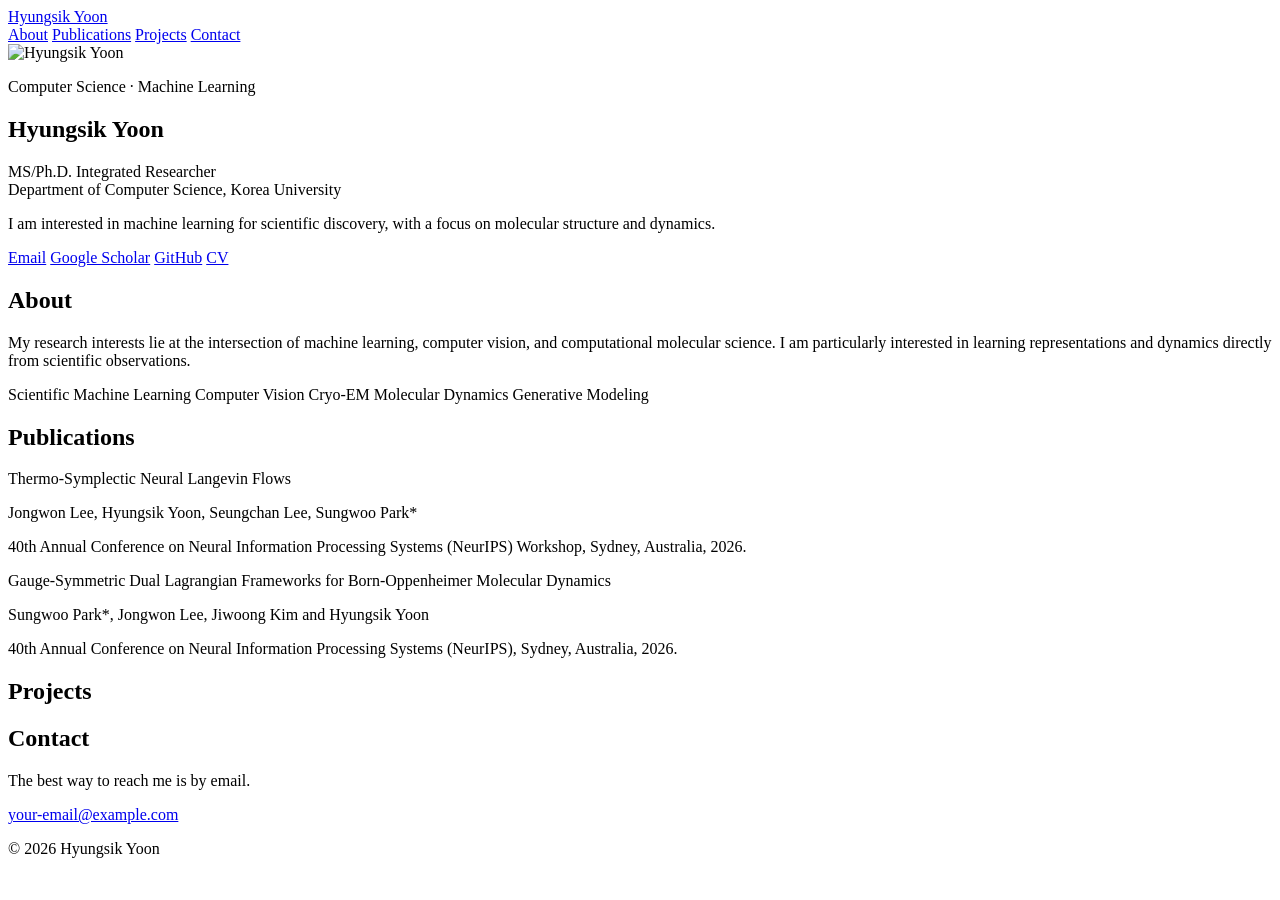
==== index.html @ 2094d020 "Add NeurIPS 2026 publications" ====
<!DOCTYPE html>
<html lang="en">
<head>
  <meta charset="UTF-8" />
  <meta name="viewport" content="width=device-width, initial-scale=1.0" />

  <title>Hyungsik Yoon</title>
  <meta
    name="description"
    content="Personal academic homepage of Hyungsik Yoon."
  />

  <link rel="stylesheet" href="./style.css?v=2" />
</head>

<body>
  <header class="site-header">
    <div class="container nav-wrap">
      <a class="site-name" href="#top">Hyungsik Yoon</a>

      <nav class="nav">
        <a href="#about">About</a>
        <a href="#publications">Publications</a>
        <a href="#projects">Projects</a>
        <a href="#contact">Contact</a>
      </nav>
    </div>
  </header>

  <main id="top">
    <section class="hero container">
      <img
        class="profile-photo"
        src="profile.jpg"
        alt="Hyungsik Yoon"
      />

      <div class="hero-text">
        <p class="eyebrow">Computer Science · Machine Learning</p>

        <h1>Hyungsik Yoon</h1>

        <p class="affiliation">
           MS/Ph.D. Integrated Researcher<br />
          Department of Computer Science, <span class="placeholder">Korea University</span>
        </p>

        <p class="intro">
          I am interested in machine learning for scientific discovery,
          with a focus on molecular structure and dynamics.
        </p>

        <div class="links">
          <!-- Replace the placeholders below with your actual links. -->
          <a href="mailto:yhs915@korea.ac.kr">Email</a>
          <a href="#" target="_blank" rel="noopener noreferrer">Google Scholar</a>
          <a href="https://github.com/yoonhyungsik" target="_blank" rel="noopener noreferrer">GitHub</a>
          <a href="#" target="_blank" rel="noopener noreferrer">CV</a>
        </div>
      </div>
    </section>

    <section id="about" class="section container">
      <h2>About</h2>

      <div class="section-content">
        <p>
          My research interests lie at the intersection of machine learning,
          computer vision, and computational molecular science. I am particularly
          interested in learning representations and dynamics directly from
          scientific observations.
        </p>

        <div class="interest-list">
          <span>Scientific Machine Learning</span>
          <span>Computer Vision</span>
          <span>Cryo-EM</span>
          <span>Molecular Dynamics</span>
          <span>Generative Modeling</span>
        </div>
      </div>
    </section>

    <section id="publications" class="section container">
      <h2>Publications</h2>

      <div class="section-content">
        <article class="publication">
          <p class="pub-title">Thermo-Symplectic Neural Langevin Flows</p>
          <p>Jongwon Lee, Hyungsik Yoon, Seungchan Lee, Sungwoo Park*</p>
          <p class="pub-venue">
            40th Annual Conference on Neural Information Processing Systems (NeurIPS) Workshop, Sydney, Australia, 2026.
          </p>
        </article>

        <article class="publication">
          <p class="pub-title">Gauge-Symmetric Dual Lagrangian Frameworks for Born-Oppenheimer Molecular Dynamics</p>
          <p>Sungwoo Park*, Jongwon Lee, Jiwoong Kim and Hyungsik Yoon</p>
          <p class="pub-venue">
            40th Annual Conference on Neural Information Processing Systems (NeurIPS), Sydney, Australia, 2026.
          </p>
        </article>
      </div>
    </section>

    <section id="projects" class="section container">
      <h2>Projects</h2>

      <div class="section-content empty-section">
        <!--
        Add project entries here later.

        Example:

        <article class="project">
          <p class="project-title">Project Name</p>
          <p>
            One or two sentences describing the project.
          </p>
          <p class="project-links">
            <a href="#">Project Page</a>
            <a href="#">Code</a>
          </p>
        </article>
        -->
      </div>
    </section>

    <section id="contact" class="section container">
      <h2>Contact</h2>

      <div class="section-content contact">
        <p>
          The best way to reach me is by email.
        </p>

        <p>
          <a href="mailto:your-email@example.com">your-email@example.com</a>
        </p>
      </div>
    </section>
  </main>

  <footer class="footer container">
    <p>© 2026 Hyungsik Yoon</p>
  </footer>
</body>
</html>
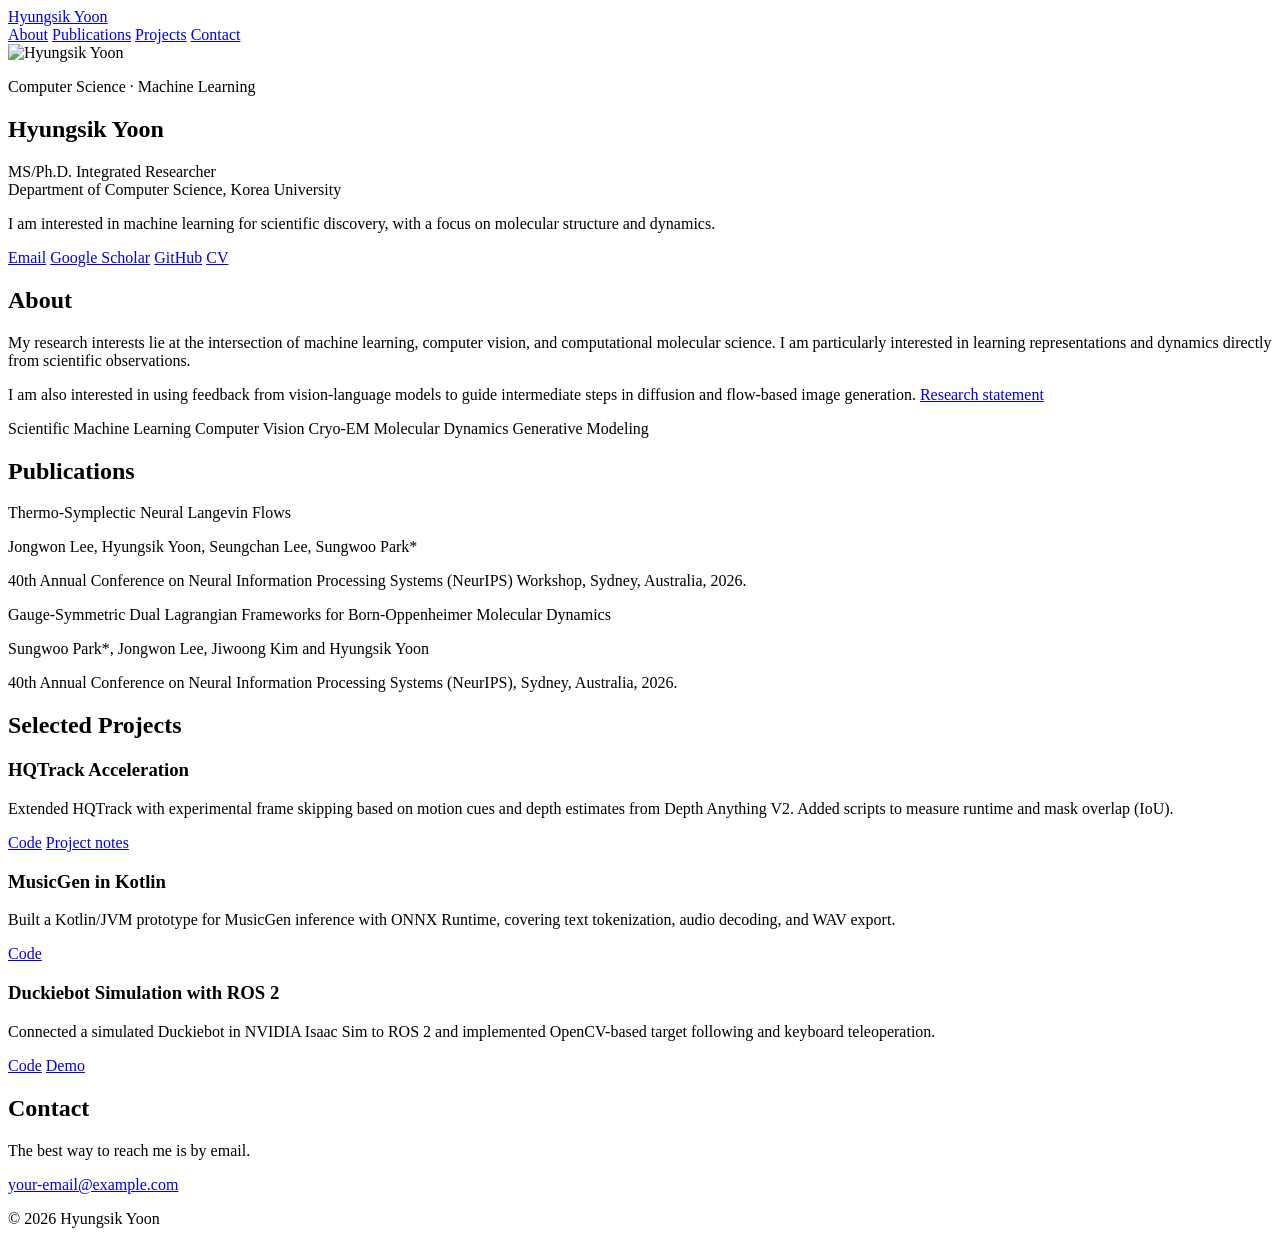
==== commit e23be7df: "Add selected projects section to index.html Added a new section for selected projects with descripti" ====
--- a/index.html
+++ b/index.html
@@ -71,6 +71,12 @@
           scientific observations.
         </p>
 
+        <p>
+          I am also interested in using feedback from vision-language models to
+          guide intermediate steps in diffusion and flow-based image generation.
+          <a href="https://github.com/yoonhyungsik/research_overview.md/blob/main/research_overview.md">Research statement</a>
+        </p>
+
         <div class="interest-list">
           <span>Scientific Machine Learning</span>
           <span>Computer Vision</span>
@@ -104,25 +110,44 @@
     </section>
 
     <section id="projects" class="section container">
-      <h2>Projects</h2>
+      <h2>Selected Projects</h2>
 
-      <div class="section-content empty-section">
-        <!--
-        Add project entries here later.
-
-        Example:
+      <div class="section-content">
+        <article class="project">
+          <h3 class="project-title">HQTrack Acceleration</h3>
+          <p>
+            Extended HQTrack with experimental frame skipping based on motion cues
+            and depth estimates from Depth Anything V2. Added scripts to measure
+            runtime and mask overlap (IoU).
+          </p>
+          <p class="project-links">
+            <a href="https://github.com/yoonhyungsik/HQTrack_acceleration/tree/main/demo">Code</a>
+            <a href="https://github.com/yoonhyungsik/HQTrack_acceleration/blob/main/readme.md">Project notes</a>
+          </p>
+        </article>
 
         <article class="project">
-          <p class="project-title">Project Name</p>
+          <h3 class="project-title">MusicGen in Kotlin</h3>
           <p>
-            One or two sentences describing the project.
+            Built a Kotlin/JVM prototype for MusicGen inference with ONNX Runtime,
+            covering text tokenization, audio decoding, and WAV export.
           </p>
           <p class="project-links">
-            <a href="#">Project Page</a>
-            <a href="#">Code</a>
+            <a href="https://github.com/yoonhyungsik/musicgen-kotlin">Code</a>
           </p>
         </article>
-        -->
+
+        <article class="project">
+          <h3 class="project-title">Duckiebot Simulation with ROS 2</h3>
+          <p>
+            Connected a simulated Duckiebot in NVIDIA Isaac Sim to ROS 2 and
+            implemented OpenCV-based target following and keyboard teleoperation.
+          </p>
+          <p class="project-links">
+            <a href="https://github.com/yoonhyungsik/isaac-sim">Code</a>
+            <a href="https://www.youtube.com/watch?v=W6TCE6UrPcc">Demo</a>
+          </p>
+        </article>
       </div>
     </section>
 
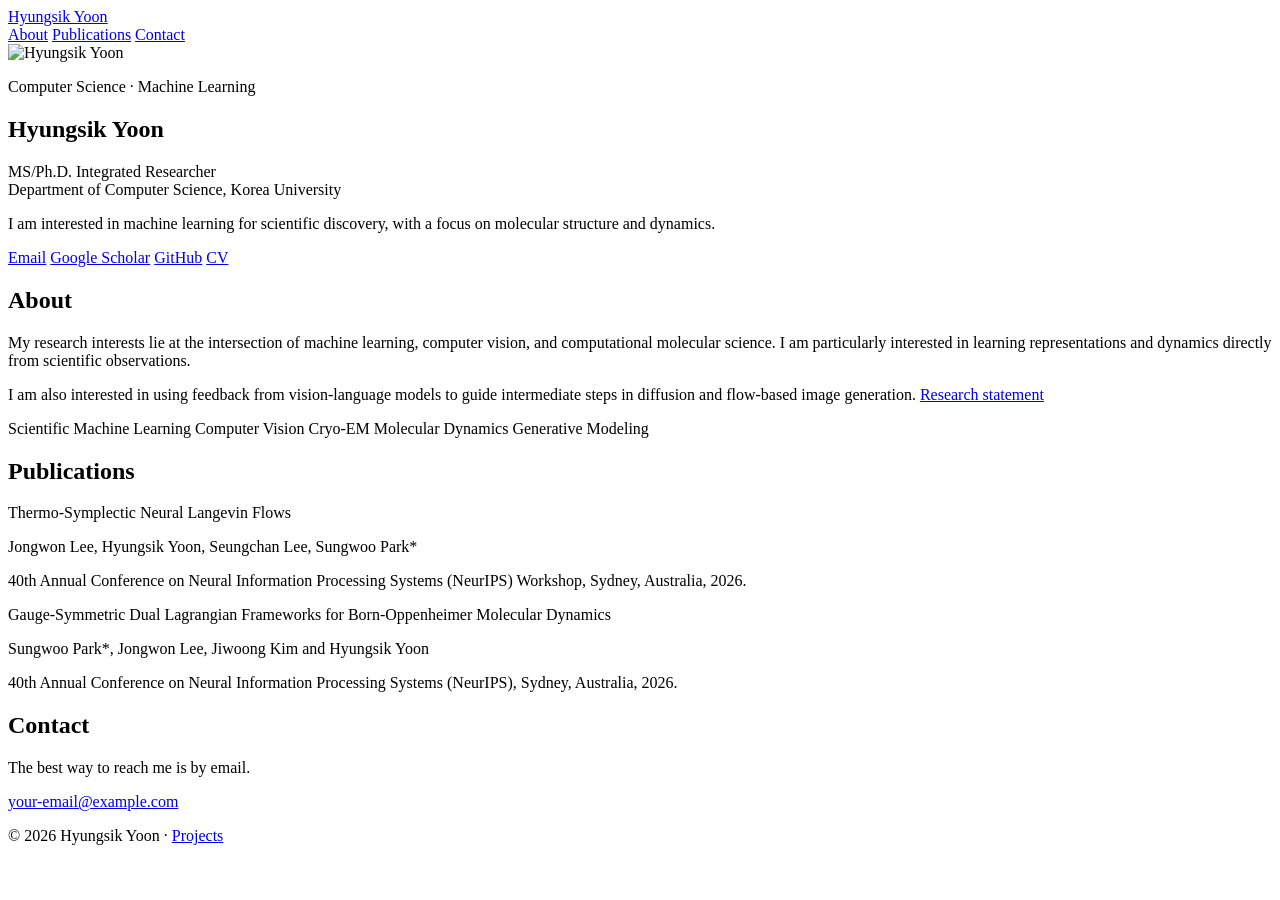
==== commit e5f1f15b: "Keep projects off the homepage Removed the projects section and updated footer to include a link to " ====
--- a/index.html
+++ b/index.html
@@ -21,7 +21,6 @@
       <nav class="nav">
         <a href="#about">About</a>
         <a href="#publications">Publications</a>
-        <a href="#projects">Projects</a>
         <a href="#contact">Contact</a>
       </nav>
     </div>
@@ -109,48 +108,6 @@
       </div>
     </section>
 
-    <section id="projects" class="section container">
-      <h2>Selected Projects</h2>
-
-      <div class="section-content">
-        <article class="project">
-          <h3 class="project-title">HQTrack Acceleration</h3>
-          <p>
-            Extended HQTrack with experimental frame skipping based on motion cues
-            and depth estimates from Depth Anything V2. Added scripts to measure
-            runtime and mask overlap (IoU).
-          </p>
-          <p class="project-links">
-            <a href="https://github.com/yoonhyungsik/HQTrack_acceleration/tree/main/demo">Code</a>
-            <a href="https://github.com/yoonhyungsik/HQTrack_acceleration/blob/main/readme.md">Project notes</a>
-          </p>
-        </article>
-
-        <article class="project">
-          <h3 class="project-title">MusicGen in Kotlin</h3>
-          <p>
-            Built a Kotlin/JVM prototype for MusicGen inference with ONNX Runtime,
-            covering text tokenization, audio decoding, and WAV export.
-          </p>
-          <p class="project-links">
-            <a href="https://github.com/yoonhyungsik/musicgen-kotlin">Code</a>
-          </p>
-        </article>
-
-        <article class="project">
-          <h3 class="project-title">Duckiebot Simulation with ROS 2</h3>
-          <p>
-            Connected a simulated Duckiebot in NVIDIA Isaac Sim to ROS 2 and
-            implemented OpenCV-based target following and keyboard teleoperation.
-          </p>
-          <p class="project-links">
-            <a href="https://github.com/yoonhyungsik/isaac-sim">Code</a>
-            <a href="https://www.youtube.com/watch?v=W6TCE6UrPcc">Demo</a>
-          </p>
-        </article>
-      </div>
-    </section>
-
     <section id="contact" class="section container">
       <h2>Contact</h2>
 
@@ -167,7 +124,11 @@
   </main>
 
   <footer class="footer container">
-    <p>© 2026 Hyungsik Yoon</p>
+    <p>
+      © 2026 Hyungsik Yoon
+      <span aria-hidden="true">·</span>
+      <a id="projects" href="./projects/">Projects</a>
+    </p>
   </footer>
 </body>
 </html>
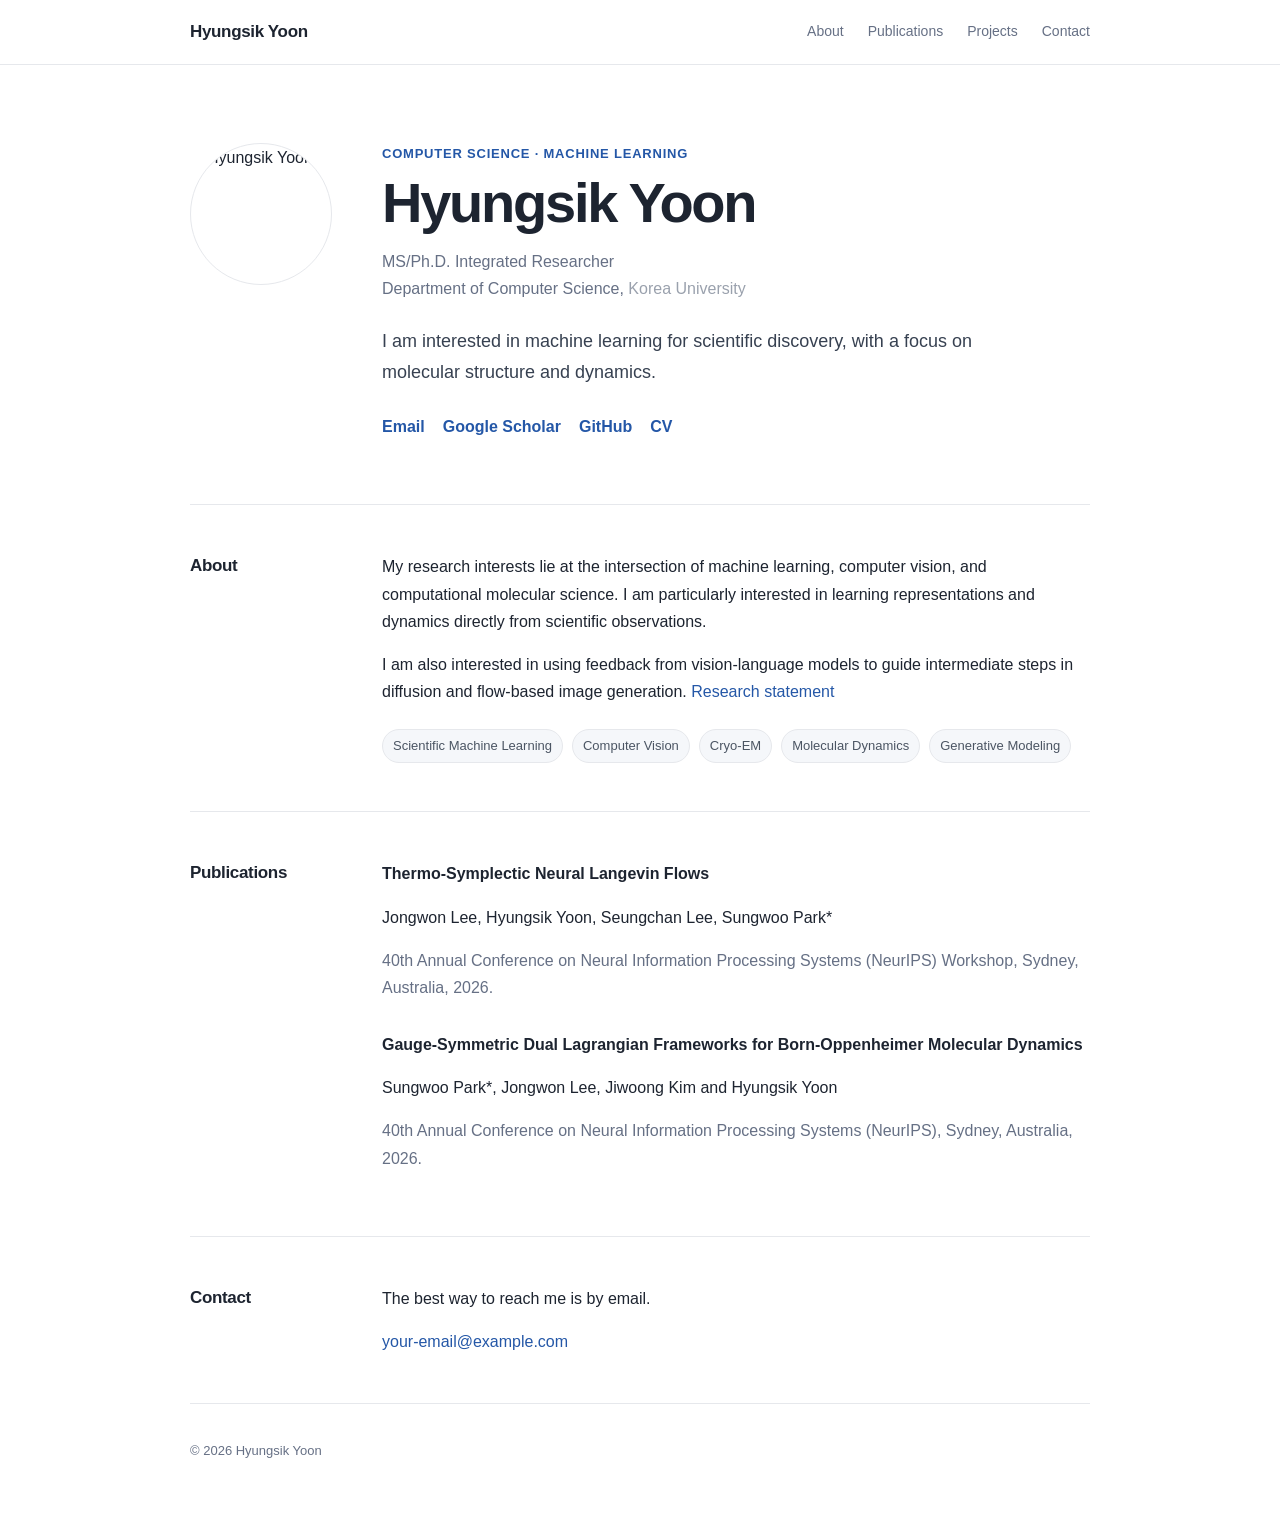
==== commit 2a4f751d: "Place Projects beside Publications in the site menu Updated stylesheet version and modified footer c" ====
--- a/index.html
+++ b/index.html
@@ -10,7 +10,7 @@
     content="Personal academic homepage of Hyungsik Yoon."
   />
 
-  <link rel="stylesheet" href="./style.css?v=2" />
+  <link rel="stylesheet" href="./style.css?v=3" />
 </head>
 
 <body>
@@ -21,6 +21,7 @@
       <nav class="nav">
         <a href="#about">About</a>
         <a href="#publications">Publications</a>
+        <a id="projects" href="./projects/">Projects</a>
         <a href="#contact">Contact</a>
       </nav>
     </div>
@@ -124,11 +125,7 @@
   </main>
 
   <footer class="footer container">
-    <p>
-      © 2026 Hyungsik Yoon
-      <span aria-hidden="true">·</span>
-      <a id="projects" href="./projects/">Projects</a>
-    </p>
+    <p>© 2026 Hyungsik Yoon</p>
   </footer>
 </body>
 </html>
--- a/style.css
+++ b/style.css
@@ -0,0 +1,269 @@
+:root {
+  --bg: #ffffff;
+  --text: #1d2430;
+  --muted: #667085;
+  --line: #e6e8ec;
+  --accent: #2457a7;
+  --soft: #f5f7fa;
+  --max-width: 900px;
+}
+
+* {
+  box-sizing: border-box;
+}
+
+html {
+  scroll-behavior: smooth;
+  scroll-padding-top: 72px;
+}
+
+body {
+  margin: 0;
+  background: var(--bg);
+  color: var(--text);
+  font-family:
+    Inter,
+    ui-sans-serif,
+    -apple-system,
+    BlinkMacSystemFont,
+    "Segoe UI",
+    Roboto,
+    Helvetica,
+    Arial,
+    sans-serif;
+  font-size: 16px;
+  line-height: 1.7;
+}
+
+a {
+  color: var(--accent);
+  text-decoration: none;
+}
+
+a:hover {
+  text-decoration: underline;
+}
+
+.container {
+  width: min(var(--max-width), calc(100% - 40px));
+  margin: 0 auto;
+}
+
+.site-header {
+  position: sticky;
+  top: 0;
+  z-index: 20;
+  background: rgba(255, 255, 255, 0.94);
+  border-bottom: 1px solid var(--line);
+  backdrop-filter: blur(8px);
+}
+
+.nav-wrap {
+  min-height: 64px;
+  display: flex;
+  align-items: center;
+  justify-content: space-between;
+  gap: 24px;
+}
+
+.site-name {
+  color: var(--text);
+  font-size: 17px;
+  font-weight: 700;
+  letter-spacing: -0.02em;
+}
+
+.site-name:hover {
+  text-decoration: none;
+}
+
+.nav {
+  display: flex;
+  gap: 24px;
+  font-size: 14px;
+}
+
+.nav a {
+  color: var(--muted);
+}
+
+.nav a:hover {
+  color: var(--text);
+  text-decoration: none;
+}
+
+.hero {
+  display: grid;
+  grid-template-columns: 150px 1fr;
+  gap: 42px;
+  align-items: start;
+  padding-top: 78px;
+  padding-bottom: 64px;
+}
+
+.profile-photo {
+  width: 142px;
+  height: 142px;
+  object-fit: cover;
+  border-radius: 50%;
+  border: 1px solid var(--line);
+}
+
+.eyebrow {
+  margin: 0 0 8px;
+  color: var(--accent);
+  font-size: 13px;
+  font-weight: 700;
+  letter-spacing: 0.06em;
+  text-transform: uppercase;
+}
+
+h1 {
+  margin: 0;
+  font-size: clamp(38px, 6vw, 56px);
+  line-height: 1.08;
+  letter-spacing: -0.04em;
+}
+
+.affiliation {
+  margin: 14px 0 0;
+  color: var(--muted);
+}
+
+.placeholder {
+  color: #9aa1ad;
+}
+
+.intro {
+  max-width: 650px;
+  margin: 24px 0 0;
+  font-size: 18px;
+  color: #374151;
+}
+
+.links {
+  display: flex;
+  flex-wrap: wrap;
+  gap: 18px;
+  margin-top: 26px;
+  font-weight: 600;
+}
+
+.section {
+  display: grid;
+  grid-template-columns: 150px 1fr;
+  gap: 42px;
+  padding: 48px 0;
+  border-top: 1px solid var(--line);
+}
+
+.section h2 {
+  margin: 0;
+  font-size: 17px;
+  line-height: 1.5;
+  letter-spacing: -0.02em;
+}
+
+.section-content > :first-child {
+  margin-top: 0;
+}
+
+.section-content > :last-child {
+  margin-bottom: 0;
+}
+
+.interest-list {
+  display: flex;
+  flex-wrap: wrap;
+  gap: 9px;
+  margin-top: 24px;
+}
+
+.interest-list span {
+  padding: 5px 10px;
+  border: 1px solid var(--line);
+  border-radius: 999px;
+  background: var(--soft);
+  color: #4b5563;
+  font-size: 13px;
+}
+
+.empty-section {
+  min-height: 34px;
+}
+
+.publication,
+.project {
+  margin-bottom: 30px;
+}
+
+.pub-title,
+.project-title {
+  margin: 0 0 4px;
+  font-weight: 700;
+}
+
+.pub-venue {
+  color: var(--muted);
+}
+
+.pub-links,
+.project-links {
+  display: flex;
+  gap: 14px;
+}
+
+.contact p {
+  margin-bottom: 5px;
+}
+
+.footer {
+  padding: 36px 0 54px;
+  border-top: 1px solid var(--line);
+  color: var(--muted);
+  font-size: 13px;
+}
+
+.footer p {
+  margin: 0;
+}
+
+@media (max-width: 720px) {
+  html {
+    scroll-padding-top: 104px;
+  }
+
+  .nav-wrap {
+    flex-direction: column;
+    align-items: flex-start;
+    justify-content: center;
+    gap: 8px;
+    padding: 10px 0;
+  }
+
+  .nav {
+    flex-wrap: wrap;
+    gap: 4px 16px;
+  }
+
+  .hero {
+    grid-template-columns: 1fr;
+    gap: 24px;
+    padding-top: 52px;
+  }
+
+  .profile-photo {
+    width: 112px;
+    height: 112px;
+  }
+
+  .section {
+    grid-template-columns: 1fr;
+    gap: 18px;
+    padding: 36px 0;
+  }
+
+  .intro {
+    font-size: 17px;
+  }
+}
